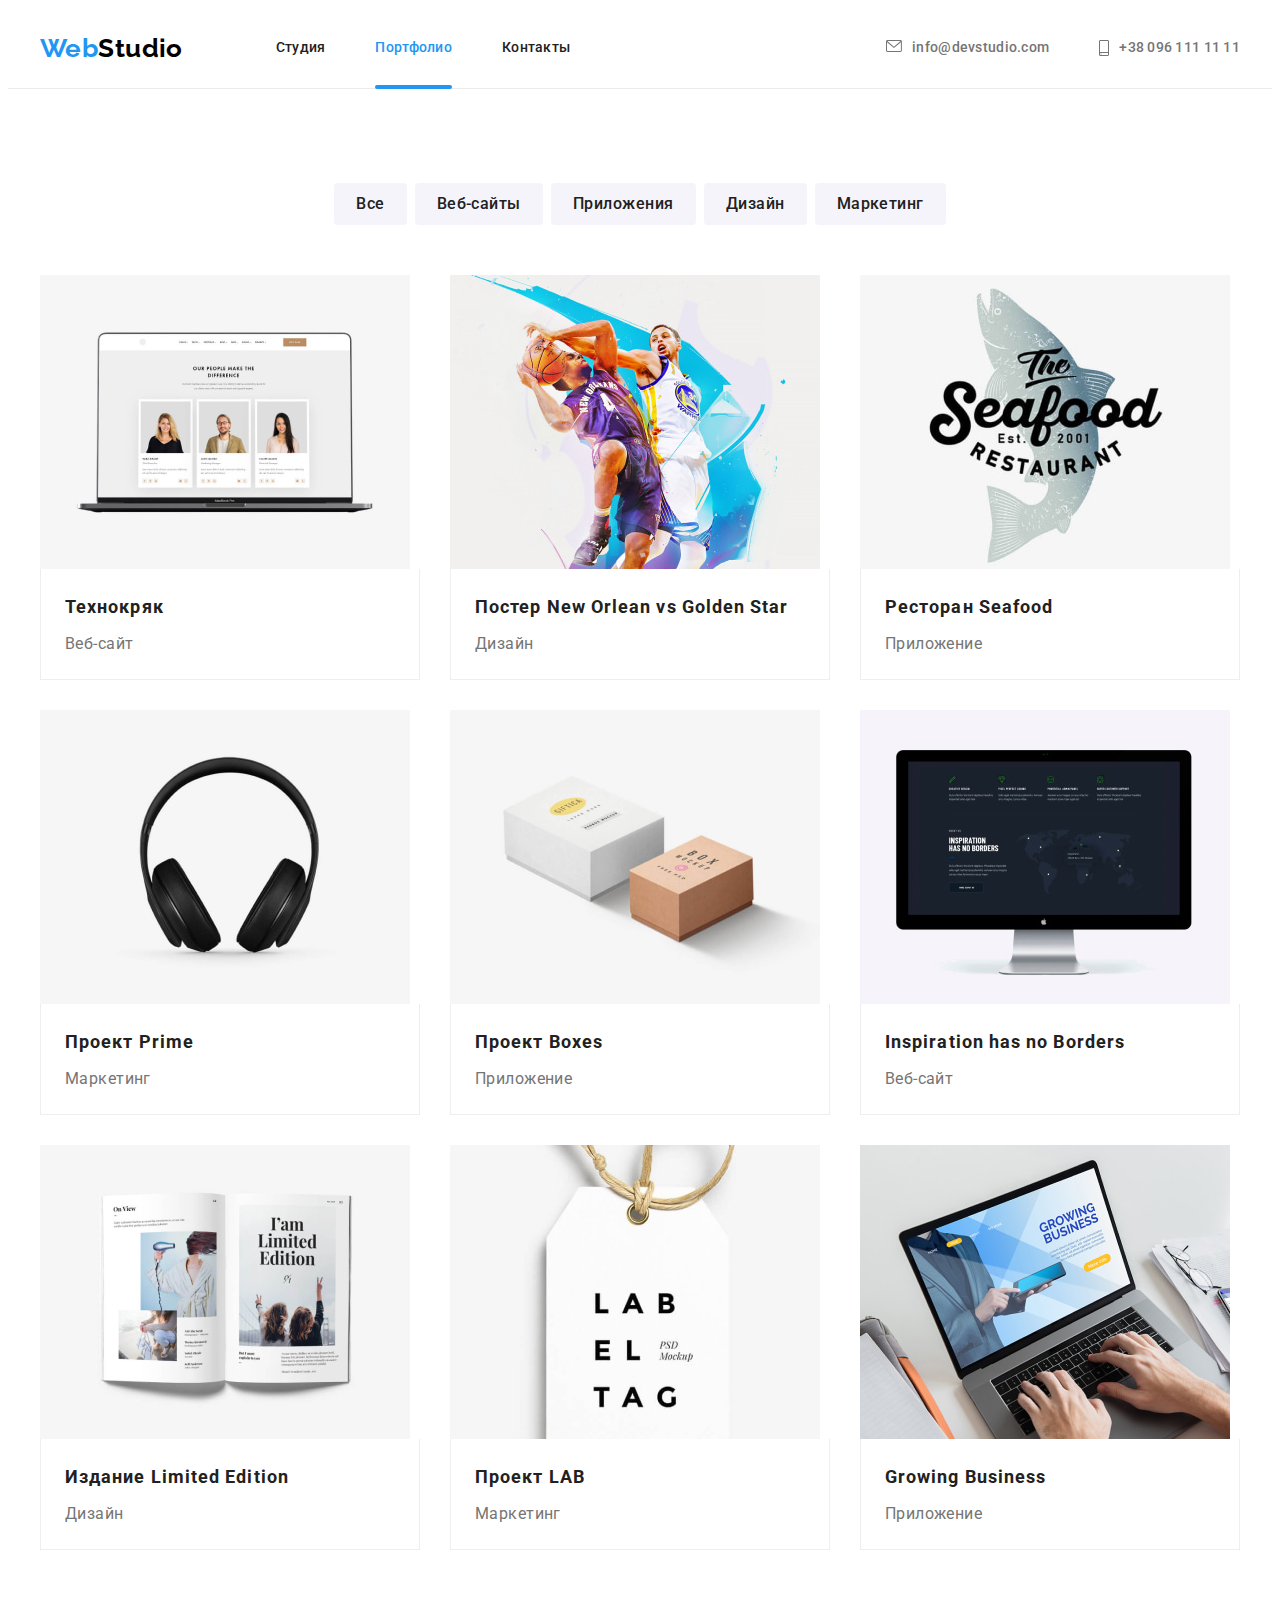
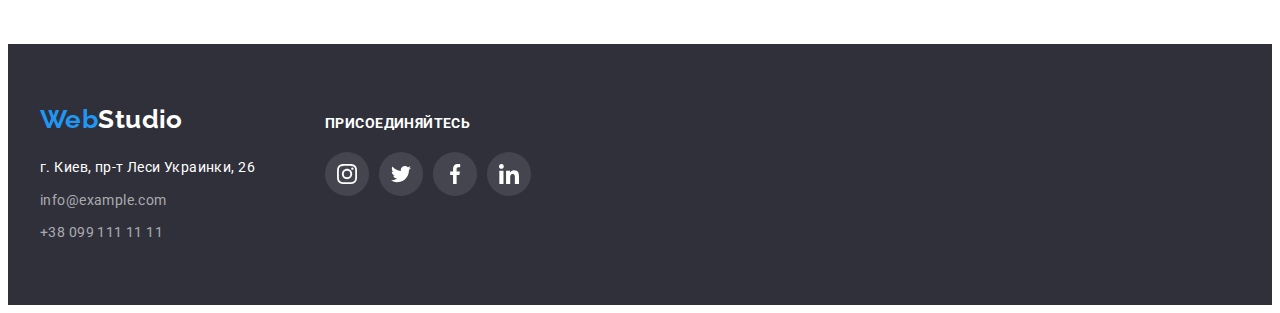
==== portfolio.html @ 433ff171 "додає файли" ====
<!DOCTYPE html>
<html lang="ru">

<head>
    <meta charset="UTF-8">
    <meta http-equiv="X-UA-Compatible" content="IE=edge">
    <meta name="viewport" content="width=device-width, initial-scale=1.0">
    <title>WebStudio_hw4</title>
    <link rel="preconnect" href="https://fonts.googleapis.com">
    <link rel="preconnect" href="https://fonts.gstatic.com" crossorigin>
    <link
        href="https://fonts.googleapis.com/css2?family=Raleway:wght@700&family=Roboto:wght@400;500;700;900&display=swap"
        rel="stylesheet">
    <link rel="stylesheet" href="https://cdnjs.cloudflare.com/ajax/libs/modern-normalize/1.1.0/modern-normalize.min.css"
        integrity="sha512-wpPYUAdjBVSE4KJnH1VR1HeZfpl1ub8YT/NKx4PuQ5NmX2tKuGu6U/JRp5y+Y8XG2tV+wKQpNHVUX03MfMFn9Q=="
        crossorigin="anonymous" referrerpolicy="no-referrer" />
    <link rel="stylesheet" href="./css/styles.css">

</head>

<body>
    <!-- Хедер-->
    <header class="header">
        <div class="container header-flex-container">
            <!-- Логотип -->
            <a class="logo" href="./index.html"><span class="logo-accent">Web</span>Studio</a>
            <nav class="nav">
                <ul class="nav-list list">
                    <li class="nav-item">
                        <a class="nav-link link" href="./index.html">Студия</a>
                    </li>
                    <li class="nav-item">
                        <a class="nav-link link current" href="./portfolio.html">Портфолио</a>
                    </li>
                    <li class="nav-item">
                        <a class="nav-link link" href="">Контакты</a>
                    </li>
                </ul>
            </nav>
            <ul class="header-contacts-list list">
                <li class="header-contacts-item">
                    <a class="header-contacts-link link" href="mailto:info@devstudio.com">
                        <div>
                            <svg class="contacts-icon" width="16" height="12">
                                <use href="./images/icons.svg#icon-envelope"></use>
                            </svg>
                        </div>
            
                        info@devstudio.com
                    </a>
                </li>
                <li class="header-contacts-item">
                    <a class="header-contacts-link link" href="tel:+380961111111">
                        <svg class="contacts-icon" width="10" height="16">
                            <use href="./images/icons.svg#icon-smartphone"></use>
                        </svg>
                        +38 096 111 11 11</a>
                </li>
            </ul>
        </div>
    
    
    </header>
    <main>
        <section class="projects section">
            <div class="container">
                <h1 hidden>Наши проекты</h1>
                <ul class="filter-list list">
                    <li class="filter-item"><button class="filter-btn" type="button">Все</button></li>
                    <li class="filter-item"><button class="filter-btn" type="button">Веб-сайты</button></li>
                    <li class="filter-item"><button class="filter-btn" type="button">Приложения</button></li>
                    <li class="filter-item"><button class="filter-btn" type="button">Дизайн</button></li>
                    <li class="filter-item"><button class="filter-btn" type="button">Маркетинг</button></li>
                </ul>
                
                <ul class="projects-list list">
                    <li class="projects-item">
                        <a class="projects-link link" href="">
                            <div class="project-thumb">
                                <img class="projects-pic" src="./images/portfolio/project-1.jpg" alt="ноутбук с загруженой страницей сайта компании"
                                    width="370">
                                <p class="project-discription">
                                    Ресурс предлагает комплексные предложения с разным уровнем функционала и сервисов. Все это позволит посетителю
                                    получить
                                    исчерпывающие сведения о компании или частном лице.
                                </p>
                            </div>                            
                            <div class="project-content">
                                <h2 class="projects-title">
                                    Технокряк
                                </h2>
                                <p class="projects-text">
                                    Веб-сайт
                                </p>
                            </div>
                        </a>
                    </li>
                    <li class="projects-item">
                        <a class="projects-link" href="">
                            <div class="project-thumb">
                                <img class="projects-pic" src="./images/portfolio/project-2.jpg" alt="борьба баскетболистов за мяч" width="370">
                                <p class="project-discription">
                                    Ресурс предлагает комплексные предложения с разным уровнем функционала и сервисов. Все это позволит посетителю
                                    получить
                                    исчерпывающие сведения о компании или частном лице.
                                </p>
                            </div>                            
                            <div class="project-content">
                                <h2 class="projects-title">
                                    Постер New Orlean vs Golden Star
                                </h2>
                                <p class="projects-text">
                                    Дизайн
                                </p>
                            </div>
                
                        </a>
                    </li>
                    <li class="projects-item">
                        <a class="projects-link" href="">
                            <div class="project-thumb">
                                <img class="projects-pic" src="./images/portfolio/project-3.jpg" alt="логотип ресторана" width="370">
                                <p class="project-discription">
                                    Ресурс предлагает комплексные предложения с разным уровнем функционала и сервисов. Все это позволит посетителю
                                    получить
                                    исчерпывающие сведения о компании или частном лице.
                                </p>
                            </div>                            
                            <div class="project-content">
                                <h2 class="projects-title">
                                    Ресторан Seafood
                                </h2>
                                <p class="projects-text">
                                    Приложение
                                </p>
                            </div>
                        </a>
                    </li>
                    <li class="projects-item">
                        <a class="projects-link" href="">
                            <div class="project-thumb">
                                <img class="projects-pic" src="./images/portfolio/project-4.jpg" alt="черные наушники" width="370">
                                <p class="project-discription">
                                    Ресурс предлагает комплексные предложения с разным уровнем функционала и сервисов. Все это позволит посетителю
                                    получить
                                    исчерпывающие сведения о компании или частном лице.
                                </p>
                            </div>                            
                            <div class="project-content">
                                <h2 class="projects-title">
                                    Проект Prime
                                </h2>
                                <p class="projects-text">
                                    Маркетинг
                                </p>
                            </div>
                        </a>
                    </li>
                    <li class="projects-item">
                        <a class="projects-link" href="">
                            <div class="project-thumb">
                                <img class="projects-pic" src="./images/portfolio/project-5.jpg" alt="две коробочки" width="370">
                                <p class="project-discription">
                                    Ресурс предлагает комплексные предложения с разным уровнем функционала и сервисов. Все это позволит посетителю
                                    получить
                                    исчерпывающие сведения о компании или частном лице.
                                </p>
                            </div>                            
                            <div class="project-content">
                                <h2 class="projects-title">
                                    Проект Boxes
                                </h2>
                                <p class="projects-text">
                                    Приложение
                                </p>
                            </div>
                        </a>
                    </li>
                    <li class="projects-item">
                        <a class="projects-link" href="">
                            <div class="project-thumb">
                                <img class="projects-pic" src="./images/portfolio/project-6.jpg" alt="компьютер со страницей сайта" width="370">
                                <p class="project-discription">
                                    Ресурс предлагает комплексные предложения с разным уровнем функционала и сервисов. Все это позволит посетителю
                                    получить
                                    исчерпывающие сведения о компании или частном лице.
                                </p>
                            </div>                            
                            <div class="project-content">
                                <h2 class="projects-title">
                                    Inspiration has no Borders
                                </h2>
                                <p class="projects-text">
                                    Веб-сайт
                                </p>
                            </div>
                        </a>
                    </li>
                    <li class="projects-item">
                        <a class="projects-link" href="">
                            <div class="project-thumb">
                                <img class="projects-pic" src="./images/portfolio/project-7.jpg" alt="разворот книги с иллюстрациями" width="370">
                                <p class="project-discription">
                                    Ресурс предлагает комплексные предложения с разным уровнем функционала и сервисов. Все это позволит посетителю
                                    получить
                                    исчерпывающие сведения о компании или частном лице.
                                </p>
                            </div>                           
                            <div class="project-content">
                                <h2 class="projects-title">
                                    Издание Limited Edition
                                </h2>
                                <p class="projects-text">
                                    Дизайн
                                </p>
                            </div>
                        </a>
                    </li>
                    <li class="projects-item">
                        <a class="projects-link" href="">
                            <div class="project-thumb">
                                <img class="projects-pic" src="./images/portfolio/project-8.jpg" alt="этикетка с логотипом компании" width="370">
                                <p class="project-discription">
                                    Ресурс предлагает комплексные предложения с разным уровнем функционала и сервисов. Все это позволит посетителю
                                    получить
                                    исчерпывающие сведения о компании или частном лице.
                                </p>
                            </div>                            
                            <div class="project-content">
                                <h2 class="projects-title">
                                    Проект LAB
                                </h2>
                                <p class="projects-text">
                                    Маркетинг
                                </p>
                            </div>
                
                        </a>
                    </li>
                    <li class="projects-item">
                        <a class="projects-link" href="">
                            <div class="project-thumb">
                                <img class="projects-pic" src="./images/portfolio/project-9.jpg" alt="ноутбук со страницей сайта компании" width="370">
                                <p class="project-discription">
                                    Ресурс предлагает комплексные предложения с разным уровнем функционала и сервисов. Все это позволит посетителю
                                    получить
                                    исчерпывающие сведения о компании или частном лице.
                                </p>
                            </div>                            
                            <div class="project-content">
                                <h2 class="projects-title">
                                    Growing Business
                                </h2>
                                <p class="projects-text">
                                    Приложение
                                </p>
                            </div>
                        </a>
                    </li>
                </ul>
            </div>
            
        </section>

    </main>
    <!-- Футер -->
    <footer class="footer">
        <div class="container footer-thumb">
            <div>
                <a class="logo link" href="./index.html"><span class="logo-accent">Web</span><span
                        class="logo-light">Studio</span> </a>
                <address class="address">
                    г. Киев, пр-т Леси Украинки, 26
                    <ul class="footer-contacts-list list">
                        <li class="footer-contacts-item">
                            <a class="footer-contacts-link link" href="mailto:info@example.com">info@example.com</a>
                        </li>
                        <li class="footer-contacts-item">
                            <a class="footer-contacts-link link" href="tel:+380991111111">+38 099 111 11 11</a>
                        </li>
                    </ul>
                </address>
            </div>
            <div class="footer-social-item">
                <h2 class="footer-title"> присоединяйтесь</h2>
                <ul class="social-list list">
                    <li class="foot-social-item">
                        <a class="footer-social-link link" href="">
                            <svg class="social-icon" width=20 height="20">
                                <use href="./images/icons.svg#icon-instagram"></use>
                            </svg>
                        </a>
                    </li>
                    <li class="foot-social-item">
                        <a class="footer-social-link link" href="">
                            <svg class="social-icon" width=20 height="20">
                                <use href="./images/icons.svg#icon-twitter"></use>
                            </svg>
                        </a>
                    </li>
                    <li class="foot-social-item">
                        <a class="footer-social-link link" href="">
                            <svg class="social-icon" width=20 height="20">
                                <use href="./images/icons.svg#icon-facebook"></use>
                            </svg>
                        </a>
                    </li>
                    <li class="foot-social-item">
                        <a class="footer-social-link link" href="">
                            <svg class="social-icon" width=20 height="20">
                                <use href="./images/icons.svg#icon-linkedin"></use>
                            </svg>
                        </a>
                    </li>
                </ul>
            </div>
        </div>
    </footer>
</body>

</html>
---- css/styles.css ----
/* heder colors
text h #212121
text hover #2196F3
contacts #757575

/* hero colors */
/* text -#FFFFFF
button-hover: #188CE8
button-#2196F3
bg-#2F303A
bg team #F5F4FA */

/* footer colors */
/* contacts rgba(255,255,255,0.6)
bg #2F303A */

/* font-family: 'Raleway', sans-serif;
font-family: 'Roboto', sans-serif; */

:root {
  --primery-text-color: #757575;
  --secondary-text-color: #212121;
  --light-color: #ffffff;
  --style-text-color: rgba(255, 255, 255, 0.6);
  --accent-color: #2196f3;
  --btn-hover: #188ce8;
  --primery-bg-color: #e5e5e5;
  --secondary-bg-color: #f5f4fa;
  --dark-bg-color: #2f303a;
  --anim: 250ms cubic-bezier(0.4, 0, 0.2, 1);
}

body {
  font-family: 'Roboto', sans-serif;
  font-size: 14px;
  line-height: 1.71;
  letter-spacing: 0.03em;
}

/* Общие стили */
.link {
  text-decoration: none;
  transition: color var(--anim);
}

.link:hover,
.link:focus {
  color: var(--accent-color);
  cursor: pointer;
}

.list {
  list-style: none;
}

.section {
  padding-top: 94px;
  padding-bottom: 94px;
}

/* Контейнеры */
.container {
  width: 1200px;
  padding-left: 15px;
  padding-right: 15px;
  margin-left: auto;
  margin-right: auto;
}

/* Сброс */
h1,
h2,
h3,
h4,
h5,
h6,
p {
  margin-top: 0;
  margin-bottom: 0;
}

ul {
  padding-left: 0;
  margin-top: 0;
  margin-bottom: 0;
}

/* Хедер */

.header {
  background-color: var(--light-color);
  border-bottom: 1px solid #ececec;
}

.header-flex-container {
  display: flex;
  align-items: center;
}

.logo {
  color: #000000;
  font-family: Raleway;
  font-weight: 700;
  font-size: 26px;
  line-height: 1.19;
  text-decoration: none;
}

.logo-accent {
  color: var(--accent-color);
}

.nav-link.current {
  color: var(--accent-color);
}

.nav {
  margin-left: 93px;
}

.nav-list {
  display: flex;
  align-items: center;
}

.nav-item:not(:last-child) {
  margin-right: 50px;
}

.nav-item,
.header-contacts-list {
  font-weight: 500;
  font-size: 14px;
  line-height: 1.14;
  letter-spacing: 0.02em;
}

.nav-link {
  display: block;
  padding-top: 32px;
  padding-bottom: 32px;

  color: var(--secondary-text-color);
}

.current {
  position: relative;
}

.current::after {
  content: '';

  position: absolute;
  left: 0;
  bottom: -1px;

  display: block;
  width: 100%;
  height: 4px;

  background: #2196f3;
  border-radius: 2px;
}

/* .nav-item > a {
  display: block;
  padding-top: 32px;
  padding-bottom: 32px;

  color: var(--secondary-text-color);
} */

.header-contacts-list {
  display: flex;
  align-items: center;
  margin-left: auto;
}

.header-contacts-item:not(:last-child) {
  margin-right: 50px;
}

.header-contacts-link {
  max-height: 80px;
  display: flex;
  align-items: center;
  padding-top: 32px;
  padding-bottom: 32px;

  color: var(--primery-text-color);
  transition: color var(--anim);
}

.contacts-icon {
  margin-right: 10px;
  fill: currentColor;
}

/* Герой */
.hero {
  padding-top: 200px;
  padding-bottom: 200px;

  text-align: center;
}

.overlay {
  height: 600px;
  max-width: 1600px;
  margin-right: auto;
  margin-left: auto;
  background-color: #c4c4c4;
  background-image: linear-gradient(to right, rgba(47, 48, 58, 0.4), rgba(47, 48, 58, 0.4)),
    url('../images/hero.jpg');
  background-repeat: no-repeat;
  background-size: cover;
  background-position: center;
}

.hero-title {
  font-display: inline-block;
  margin-right: auto;
  margin-left: auto;
  margin-bottom: 30px;
  width: 696px;

  color: var(--light-color);
  font-weight: 900;
  font-size: 44px;
  line-height: 1.36;
  letter-spacing: 0.06em;
  text-transform: uppercase;
}

.hero-btn {
  padding: 10px 32px;
  max-width: 300px;

  color: var(--light-color);
  background: var(--accent-color);

  font-family: inherit;
  font-weight: 700;
  font-size: 16px;
  line-height: 1.87;
  align-items: center;
  text-align: center;
  letter-spacing: 0.06em;

  border: 0px;
  border-radius: 4px;
  transition: background-color var(--anim);
}

.hero-btn:hover,
.hero-btn:focus {
  background-color: var(--btn-hover);
  cursor: pointer;
}

/* Преимущества */

.visually-hidden {
  position: absolute;
  white-space: nowrap;
  width: 1px;
  height: 1px;
  overflow: hidden;
  border: 0;
  padding: 0;
  clip: rect(0 0 0 0);
  clip-path: inset(50%);
  margin: -1px;
}

.featurs-title {
  margin-bottom: 10px;

  color: var(--secondary-text-color);

  font-size: 14px;
  line-height: 1.14;
  text-transform: uppercase;
}

.featurs-list {
  display: flex;
  margin-left: -30px;
}

.featurs-list > .featurs-item {
  margin-left: 30px;
  flex-basis: calc(100% / 4 - 30px);
}

.featurs-thumb {
  display: flex;
  align-items: center;
  justify-content: center;
  height: 120px;
  background: #f5f4fa;
  border-radius: 4px;
  margin-bottom: 30px;
}

.featurs-text {
  color: var(--primery-text-color);
}

/* Виды деятельности */
.activity.section {
  padding-top: 0;
}

.activity-list {
  display: flex;
  margin-left: -30px;
}

.activity-list > .activity-item {
  margin-left: 30px;
  flex-basis: calc(100% / 3 - 30px);
}

.activity-item {
  position: relative;
}

.activity-pic {
  display: block;
}

.activity-text {
  position: absolute;
  width: 100%;
  height: 70px;
  left: 0;
  bottom: 0;
  background-color: rgba(47, 48, 58, 0.8);

  display: block;
  padding-top: 27px;
  padding-bottom: 27px;

  font-weight: 700;
  line-height: 1.14;
  text-align: center;
  text-transform: uppercase;
  color: var(--light-color);
}

/* Команда */

.title {
  margin-bottom: 50px;

  color: var(--secondary-text-color);

  font-size: 36px;
  line-height: 1.17;
  text-align: center;
}

.team {
  background-color: var(--secondary-bg-color);
}

.team-list {
  display: flex;
  align-items: center;
  margin-left: -30px;
}

.team-box {
  padding-top: 30px;
  padding-bottom: 30px;
  padding-right: 32px;
  padding-left: 32px;
}

.team-list > .team-list-item {
  margin-left: 30px;
  flex-basis: calc(100% / 4 - 30px);

  background-color: var(--light-color);

  box-shadow: 0px 1px 3px rgba(0, 0, 0, 0.12), 0px 1px 1px rgba(0, 0, 0, 0.14),
    0px 2px 1px rgba(0, 0, 0, 0.2);
  border-radius: 0px 0px 4px 4px;
}

.team-list-photo {
  display: block;
  /* margin-bottom: 30px; */
}

.team-list-name {
  margin-bottom: 10px;
  font-weight: 500;
  font-size: 16px;
  line-height: 1.19;
  text-align: center;
  color: var(--secondary-text-color);
}

.team-list-position {
  font-size: 16px;
  line-height: 1.19;
  text-align: center;
  color: var(--primery-text-color);
}

.social-list {
  display: flex;
  align-items: center;
  margin-top: 16px;
  margin-left: -10px;
}

.social-item {
  margin-left: 10px;
  flex-basis: calc(100% / 4 - 10px);
}

.social-link {
  display: flex;
  align-items: center;
  justify-content: center;
  width: 44px;
  height: 44px;
  border-radius: 50%;
  transition: background-color var(--anim);
}

.social-icon {
  fill: #afb1b8;
  transition: fill var(--anim);
}

.social-link:hover,
.social-link:focus {
  background-color: var(--accent-color);
}

.social-link:hover .social-icon,
.social-link:focus .social-icon {
  fill: var(--light-color);
}

/* Клиенты */

.clients-list {
  display: flex;
  margin-left: -30px;
}

.clients-item {
  margin-left: 30px;
  flex-basis: calc(100% / 6 - 30px);
  color: #afb1b8;
}

.clients-link {
  display: flex;
  align-items: center;
  justify-content: center;
  width: 170px;
  height: 92px;

  border: 1px solid #afb1b8;
  border-radius: 4px;
  transition: border var(--anim);
}

.clients-icon {
  fill: #afb1b8;
  transition: fill var(--anim);
}

.clients-link:hover,
.clients-link:focus {
  border: 1px solid var(--accent-color);
}

.clients-link:hover .clients-icon,
.clients-link:focus .clients-icon {
  fill: var(--accent-color);
}

/* Футер */
.footer {
  background-color: var(--dark-bg-color);
  padding-top: 60px;
  padding-bottom: 60px;
}

.logo-light {
  color: var(--light-color);
}

/* Адресс */
address.address {
  margin-top: 20px;
  color: var(--light-color);
  font-style: normal;
  text-decoration: none;
}

.footer-contacts-list {
  margin-top: 9px;
}

.footer-contacts-item:not(:last-child) {
  margin-bottom: 9px;
}

.footer-contacts-link {
  color: var(--style-text-color);
}

/* Присоединяйтесь */

.footer-thumb {
  display: flex;
  align-items: baseline;
}

.footer-social-item {
  margin-left: 70px;
}

.footer-title {
  margin-bottom: 20px;
  font-size: inherit;
  font-weight: 700;
  line-height: 1.14;
  text-transform: uppercase;

  color: #ffffff;
}

.footer-social-item .social-list {
  margin: 0;
}

.foot-social-item:not(:last-child) {
  margin-right: 10px;
}

.footer-social-link {
  display: flex;
  align-items: center;
  justify-content: center;
  width: 44px;
  height: 44px;

  background: rgba(255, 255, 255, 0.1);
  border-radius: 50%;
  transition: background-color var(--anim);
}

.footer-social-link:hover,
.footer-social-link:focus {
  background-color: var(--accent-color);
}

.footer-social-item .social-icon {
  fill: var(--light-color);
}

/* Модальное окно */

.backdrop {
  position: fixed;
  top: 0;
  left: 0;

  width: 100vw;
  height: 100vh;

  background-color: rgba(0, 0, 0, 0.2);
  transition: opacity var(--anim), visibility var(--anim);
}

.backdrop.is-hidden {
  opacity: 0;
  pointer-events: none;
  visibility: hidden;
}

.modal {
  position: absolute;
  top: 50%;
  left: 50%;
  transform: translate(-50%, -50%);

  min-width: 400px;
  min-height: 400px;
  background-color: var(--light-color);
  box-shadow: 0px 1px 3px rgba(0, 0, 0, 0.12), 0px 1px 1px rgba(0, 0, 0, 0.14),
    0px 2px 1px rgba(0, 0, 0, 0.2);
  border-radius: 4px;
}

.modal-btn {
  position: absolute;
  top: 8px;
  right: 8px;

  display: flex;
  justify-content: center;
  align-items: center;
  padding: 0;
  width: 30px;
  height: 30px;
  background-color: #ffffff;
  border: 1px solid rgba(0, 0, 0, 0.1);
  border-radius: 50%;
}

/* Портфолио */

/* Фильтр */

.filter-list {
  display: flex;
  justify-content: center;
  align-items: center;
  margin-bottom: 50px;
}

.filter-item {
}

.filter-item:not(:last-child) {
  margin-right: 8px;
}

.filter-btn {
  padding: 8px 22px;

  font-family: inherit;
  font-weight: 500;
  font-size: 16px;
  line-height: 1.62;
  text-align: center;
  letter-spacing: 0.03em;
  color: var(--secondary-text-color);

  background-color: var(--secondary-bg-color);
  border: 0px;
  border-radius: 4px;
  transition: background-color var(--anim), color var(--anim), box-shadow var(--anim);
}
.filter-btn:hover,
.filter-btn:focus {
  background-color: var(--accent-color);
  color: var(--light-color);
  cursor: pointer;
  box-shadow: 0px 3px 1px rgba(0, 0, 0, 0.1), 0px 1px 2px rgba(0, 0, 0, 0.08),
    0px 2px 2px rgba(0, 0, 0, 0.12);
}

/* Проекты */
.projects-list {
  display: flex;
  flex-wrap: wrap;
  align-items: center;
  margin-top: -30px;
  margin-left: -30px;
}

.projects-list > .projects-item {
  background-color: var(--light-color);
  margin-left: 30px;
  margin-top: 30px;
  flex-basis: calc(100% / 3 - 30px);
}

.projects-link:hover,
.projects-link:focus {
  box-shadow: 0px 1px 1px rgba(0, 0, 0, 0.12), 0px 4px 4px rgba(0, 0, 0, 0.06),
    1px 4px 6px rgba(0, 0, 0, 0.16);
}

.project-content {
  padding: 20px 24px;
  border-right: 1px solid #eeeeee;
  border-bottom: 1px solid #eeeeee;
  border-left: 1px solid #eeeeee;
}

.projects-link {
  display: block;
  text-decoration: none;
  transition: box-shadow var(--anim);
}

.project-thumb {
  position: relative;
  overflow: hidden;
}

.projects-pic {
  display: block;
  max-width: 100%;
  height: auto;
}

.project-discription {
  position: absolute;
  width: 100%;
  height: 100%;
  top: 0;
  left: 0;
  transform: translateY(100%);
  transition: transform var(--anim);

  display: block;
  padding: 63px 24px;

  font-size: 18px;
  line-height: 1.56;
  color: var(--light-color);

  background-color: rgba(33, 150, 243, 0.9);
}

.projects-link:hover .project-discription,
.projects-link:focus .project-discription {
  transform: translateY(0%);
}

.projects-title {
  margin-bottom: 4px;
  font-size: 18px;
  line-height: 2;
  letter-spacing: 0.06em;
  color: var(--secondary-text-color);
}

.projects-text {
  font-size: 16px;
  line-height: 1.87;
  color: var(--primery-text-color);
}
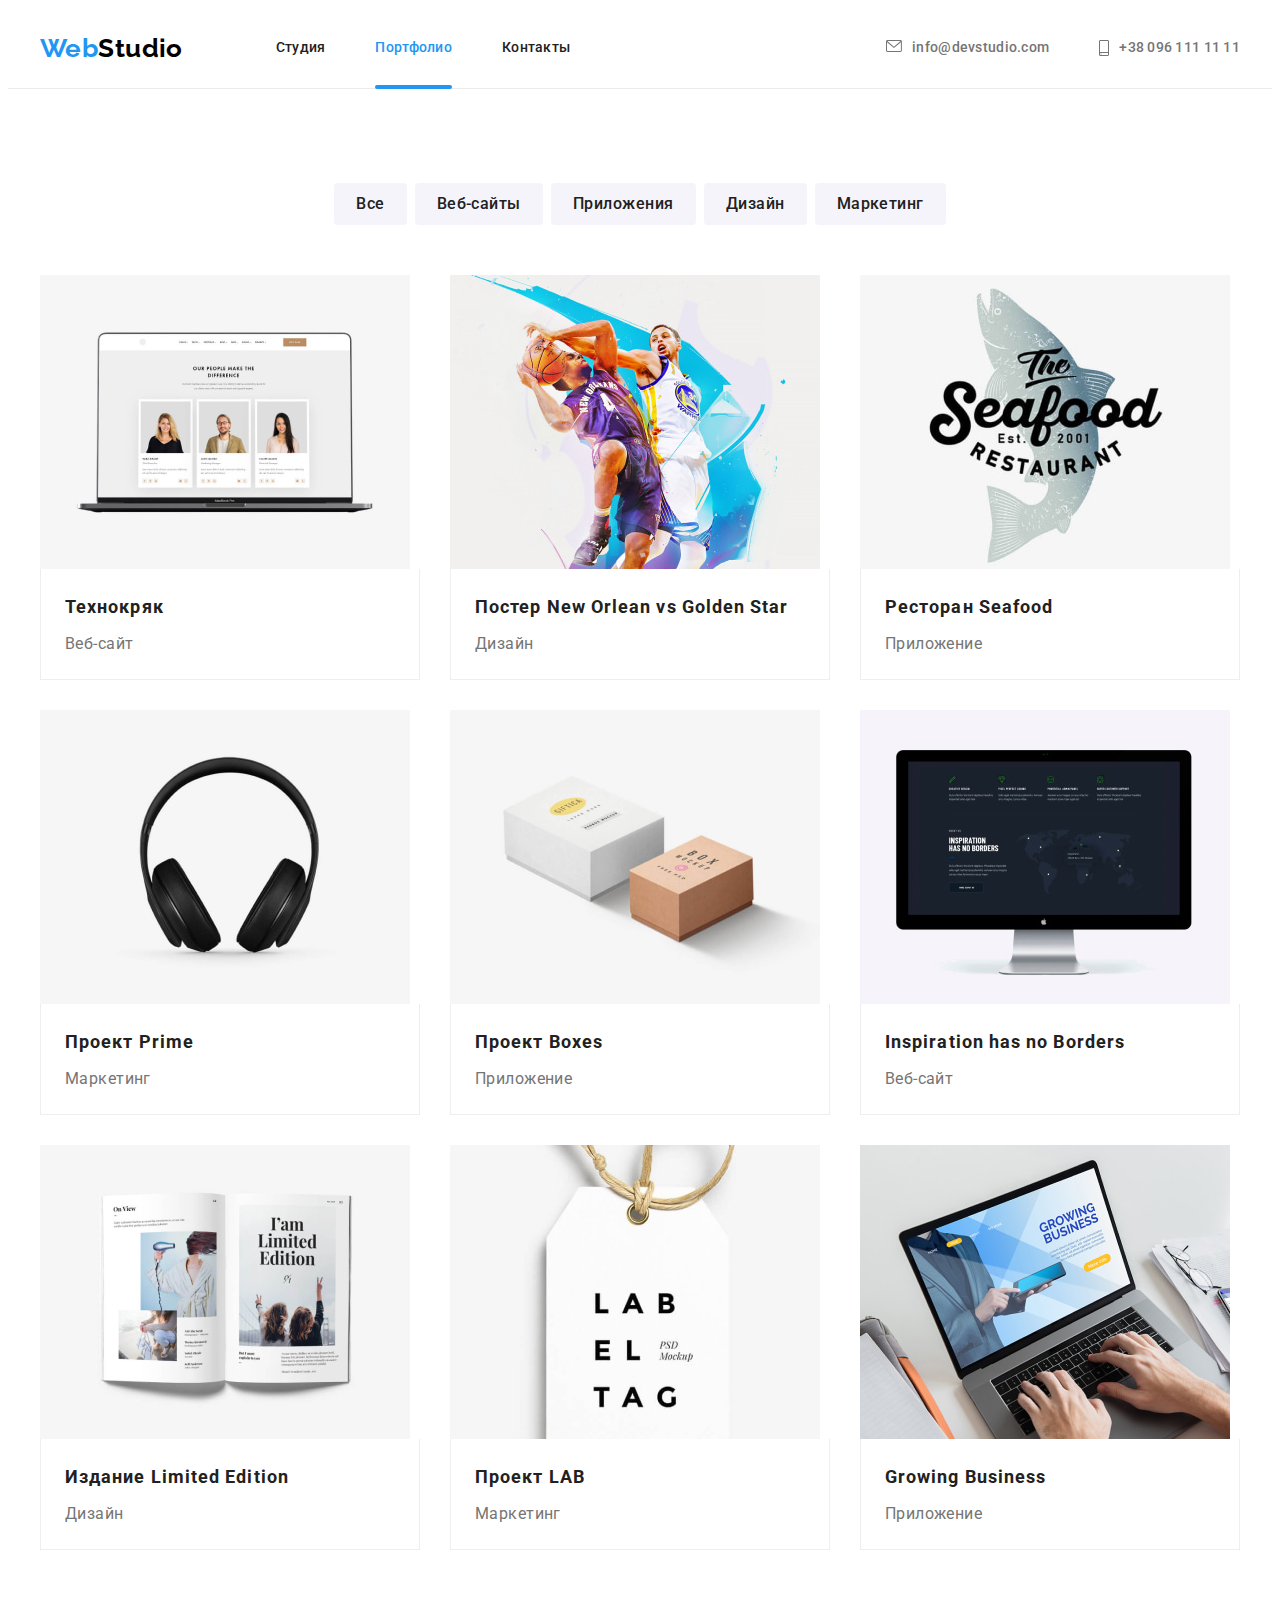
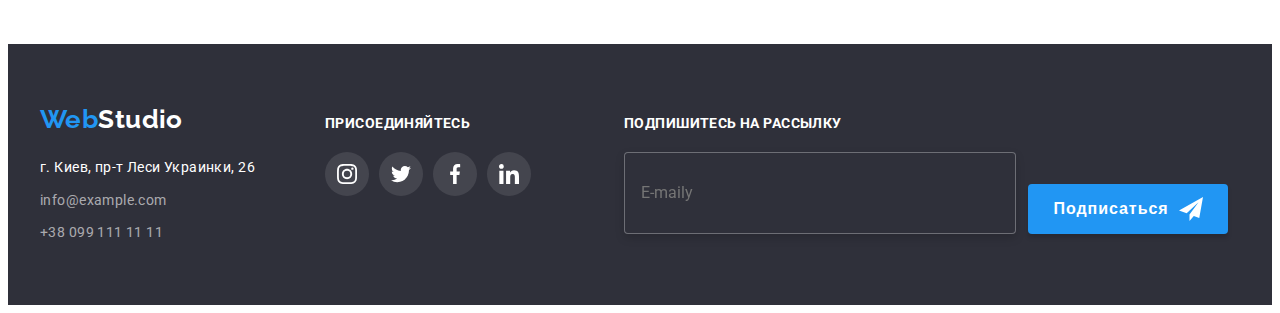
==== commit db495fd9: "розмічає форму в модалці" ====
--- a/portfolio.html
+++ b/portfolio.html
@@ -314,6 +314,21 @@
                     </li>
                 </ul>
             </div>
+            <div class="footer-signup">
+                <form class="signup-form" autocomplete="on">
+                    <label class="signup-label" for="email">
+                        <h2 class="footer-title">Подпишитесь на рассылку</h2>
+                        <input class="signup-mail" type="email" name="email" id="email" placeholder="E-maily">
+                    </label>
+                    <button class="singup-submit" type="submit">Подписаться
+                        <svg class="singup-icon" width="24" height="24">
+                            <use href="./images/icons.svg#icon-send"></use>
+                        </svg>
+                    </button>
+                </form>
+            
+            
+            </div>
         </div>
     </footer>
 </body>
--- a/css/styles.css
+++ b/css/styles.css
@@ -568,6 +568,71 @@
   fill: var(--light-color);
 }
 
+/* Форма подписки */
+.footer-signup {
+  margin-left: 93px;
+}
+
+.signup-form {
+  display: flex;
+  align-items: flex-end;
+}
+
+.signup-mail {
+  display: block;
+  width: 358px;
+  height: 50px;
+  padding: 15px 16px;
+  margin-right: 12px;
+  
+  font-family: inherit;
+  font-size: 16px;
+  line-height: 1.25;
+  color: rgba(255, 255, 255, 0.6);
+
+  background-color: var(--dark-bg-color);
+  border: 1px solid rgba(255, 255, 255, 0.3);
+  filter: drop-shadow(0px 4px 4px rgba(0, 0, 0, 0.15));
+  border-radius: 4px;
+}
+/* 
+.signup-mail:focus {
+  border-color: red;
+  /* border-color: rgba(255, 255, 255, 0.3); */
+} */
+
+.signup-mail::placeholder {
+  font-size: 16px;
+  line-height: 1.25;
+
+  color: rgba(255, 255, 255, 0.6);
+}
+
+.singup-submit {
+  display: flex;
+  align-items: center;
+  justify-content: center;
+  width: 200px;
+  height: 50px;
+  padding: 10px 23px;
+
+  font-weight: 700;
+font-size: 16px;
+line-height: 1.88;
+text-align: center;
+letter-spacing: 0.06em;
+color: #FFFFFF;
+
+background: #2196F3;
+box-shadow: 0px 4px 4px rgba(0, 0, 0, 0.15);
+border-radius: 4px;
+border: none;
+}
+
+.singup-icon {
+  margin-left: 10px;
+}
+
 /* Модальное окно */
 
 .backdrop {
@@ -575,7 +640,7 @@
   top: 0;
   left: 0;
 
-  width: 100vw;
+    width: 100vw;
   height: 100vh;
 
   background-color: rgba(0, 0, 0, 0.2);
@@ -596,6 +661,7 @@
 
   min-width: 400px;
   min-height: 400px;
+  padding: 40px;
   background-color: var(--light-color);
   box-shadow: 0px 1px 3px rgba(0, 0, 0, 0.12), 0px 1px 1px rgba(0, 0, 0, 0.14),
     0px 2px 1px rgba(0, 0, 0, 0.2);
@@ -616,6 +682,19 @@
   background-color: #ffffff;
   border: 1px solid rgba(0, 0, 0, 0.1);
   border-radius: 50%;
+}
+
+.modal-title {
+ font-weight: 700;
+font-size: 20px;
+line-height: 1.15;
+text-align: center;
+
+color: #212121;
+}
+
+.modal-form {
+  display: inline-flex;
 }
 
 /* Портфолио */
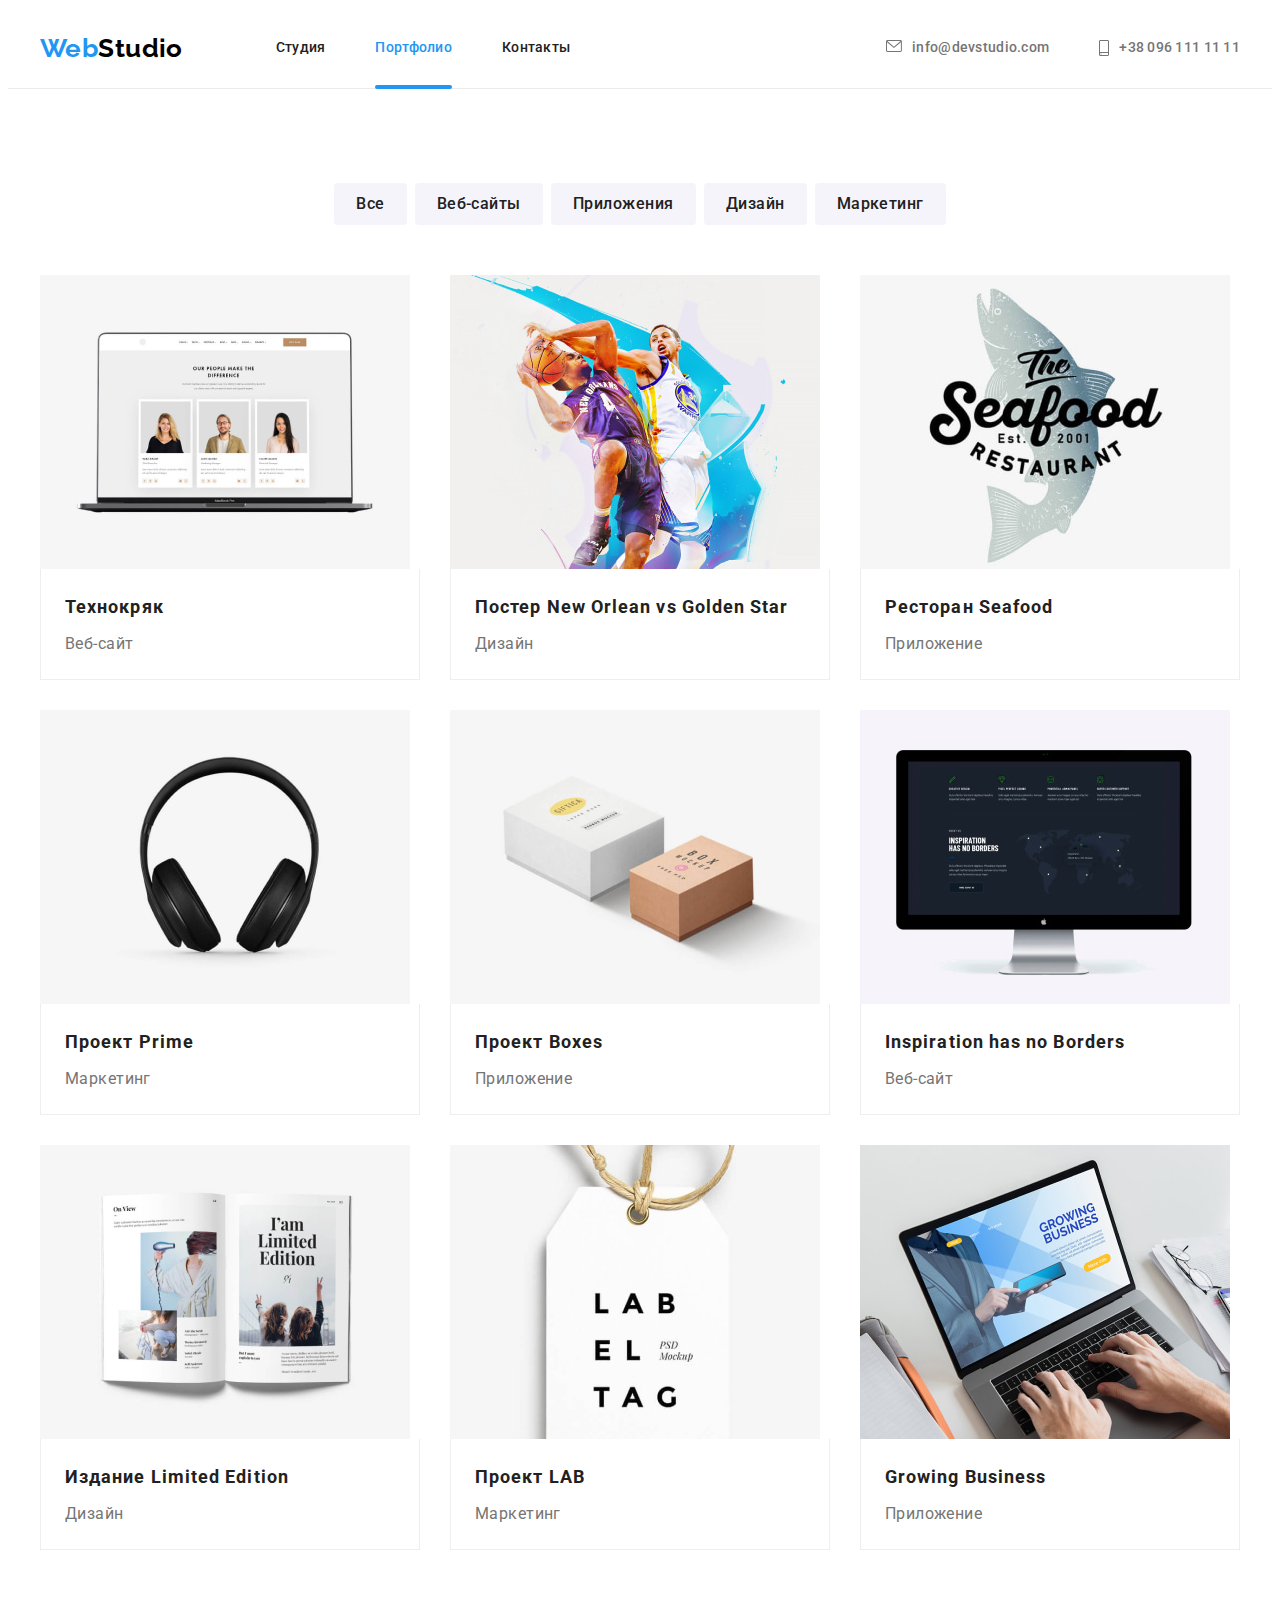
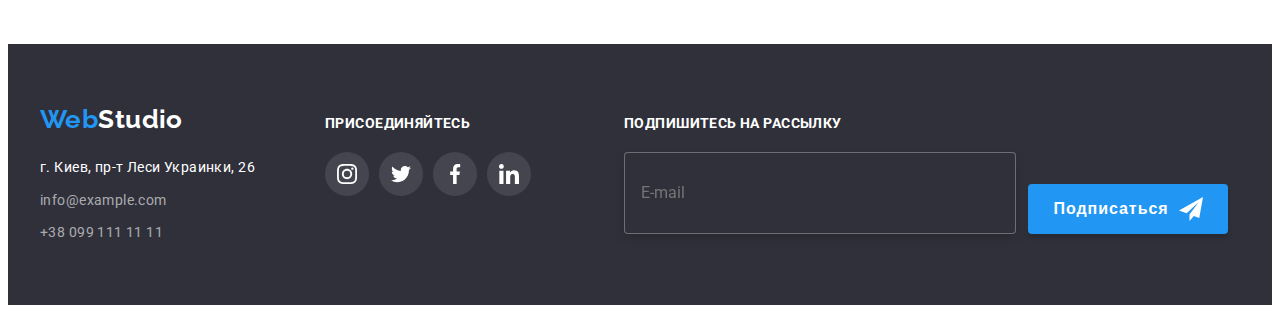
==== commit 47dacb52: "додає футер в портфоліо" ====
--- a/portfolio.html
+++ b/portfolio.html
@@ -316,9 +316,8 @@
             </div>
             <div class="footer-signup">
                 <form class="signup-form" autocomplete="on">
-                    <label class="signup-label" for="email">
-                        <h2 class="footer-title">Подпишитесь на рассылку</h2>
-                        <input class="signup-mail" type="email" name="email" id="email" placeholder="E-maily">
+                    <label class="footer-title" for="email">Подпишитесь на рассылку
+                        <input class="signup-mail" type="email" name="email" id="email" placeholder="E-mail">
                     </label>
                     <button class="singup-submit" type="submit">Подписаться
                         <svg class="singup-icon" width="24" height="24">
@@ -326,8 +325,8 @@
                         </svg>
                     </button>
                 </form>
-            
-            
+    
+    
             </div>
         </div>
     </footer>
--- a/css/styles.css
+++ b/css/styles.css
@@ -578,12 +578,17 @@
   align-items: flex-end;
 }
 
+.signup-form label {
+  margin-bottom: 0;
+}
+
 .signup-mail {
   display: block;
   width: 358px;
   height: 50px;
   padding: 15px 16px;
   margin-right: 12px;
+  margin-top: 20px;
   
   font-family: inherit;
   font-size: 16px;
@@ -604,7 +609,7 @@
 .signup-mail::placeholder {
   font-size: 16px;
   line-height: 1.25;
-
+  
   color: rgba(255, 255, 255, 0.6);
 }
 
@@ -615,18 +620,26 @@
   width: 200px;
   height: 50px;
   padding: 10px 23px;
+  margin: 0;
 
   font-weight: 700;
 font-size: 16px;
 line-height: 1.88;
 text-align: center;
 letter-spacing: 0.06em;
-color: #FFFFFF;
-
-background: #2196F3;
+color: var(--light-color);
+
+background: var(--accent-color);
 box-shadow: 0px 4px 4px rgba(0, 0, 0, 0.15);
 border-radius: 4px;
 border: none;
+transition: background-color var(--anim);
+}
+
+.singup-submit:hover,
+.singup-submit:focus {
+  background-color: var(--btn-hover);
+  cursor: pointer;
 }
 
 .singup-icon {
@@ -659,7 +672,7 @@
   left: 50%;
   transform: translate(-50%, -50%);
 
-  min-width: 400px;
+  width: 528px;
   min-height: 400px;
   padding: 40px;
   background-color: var(--light-color);
@@ -679,9 +692,16 @@
   padding: 0;
   width: 30px;
   height: 30px;
-  background-color: #ffffff;
+  background-color: var(--light-color);
   border: 1px solid rgba(0, 0, 0, 0.1);
   border-radius: 50%;
+  transition: fill var(--anim);
+}
+
+.modal-btn:hover .close,
+.modal-btn:focus .close {
+fill: var(--accent-color);
+cursor: pointer;
 }
 
 .modal-title {
@@ -689,14 +709,140 @@
 font-size: 20px;
 line-height: 1.15;
 text-align: center;
+margin-bottom: 12px;
 
 color: #212121;
 }
 
 .modal-form {
   display: inline-flex;
-}
-
+  flex-direction: column;
+  width: 100%;
+}
+
+.modal-label {
+margin-bottom: 4px;
+
+  font-size: 12px;
+line-height: 1.16;
+letter-spacing: 0.01em;
+color: var(--primery-text-color);
+}
+
+.input-unit {
+  position: relative;
+}
+
+.modal-input {
+  width: 100%;
+  height: 40px;
+  margin-bottom: 10px;
+  padding: 12px 42px;
+
+  border: 1px solid rgba(33, 33, 33, 0.2);
+border-radius: 4px;
+transition: border-color var(--anim);
+}
+
+.modal-input::placeholder {
+  font-size: 12px;
+line-height: 14px;
+letter-spacing: 0.01em;
+
+color: rgba(117, 117, 117, 0.5);
+}
+
+.modal-input:focus,
+.modal-input:hover {
+  border-color: var(--accent-color);
+  cursor: pointer;
+  
+}
+
+.modal-icon {
+  position: absolute;
+  top: 11px;
+  left: 12px;
+  fill: var(--secondary-text-color);
+  transition: fill var(--anim);
+}
+
+.modal-input:focus + .modal-icon,
+.modal-input:hover + .modal-icon {
+  fill: var(--accent-color);
+}
+
+.texterea {
+  height: 120px;
+  padding: 12px 16px;
+}
+
+.checkbox-label {
+  display: flex;
+  align-items: center;
+  justify-content: center;
+color: var(--primery-text-color);
+margin-top: 20px;
+
+}
+
+.checkbox {
+  -webkit-appearance: none;
+  -moz-appearance: none;
+  appearance: none;
+}
+
+.checkbox-icon {
+  display: inline-block;
+  width: 16px;
+  height: 15px;
+  margin-right: 7px;
+  border: 2px solid var(--secondary-text-color);
+  border-radius: 2px;
+
+}
+
+.checkbox:checked + .checkbox-icon{
+  border: transparent;
+  background-image: url(../images/svg/icon\ check.svg);
+  background-size: contain;
+  background-origin: border-box;
+}
+
+.checkbox-link {
+  margin-left: 5px;
+  text-decoration-line: underline;
+color: var(--accent-color);
+}
+
+.modal-submit {
+ margin-left: auto;
+margin-right: auto;
+margin-top: 30px;
+padding: 10px 55px;
+
+font-weight: 700;
+font-size: 16px;
+line-height: 1.88;
+align-items: center;
+text-align: center;
+letter-spacing: 0.06em;
+
+color: var(--light-color);
+transition: background var(--anim);
+
+
+background: #2196F3;
+box-shadow: 0px 4px 4px rgba(0, 0, 0, 0.15);
+border-radius: 4px;
+border: transparent;
+}
+
+.modal-submit:hover,
+.modal-submit:focus {
+  background: var(--btn-hover);
+  cursor: pointer;
+}
 /* Портфолио */
 
 /* Фильтр */
